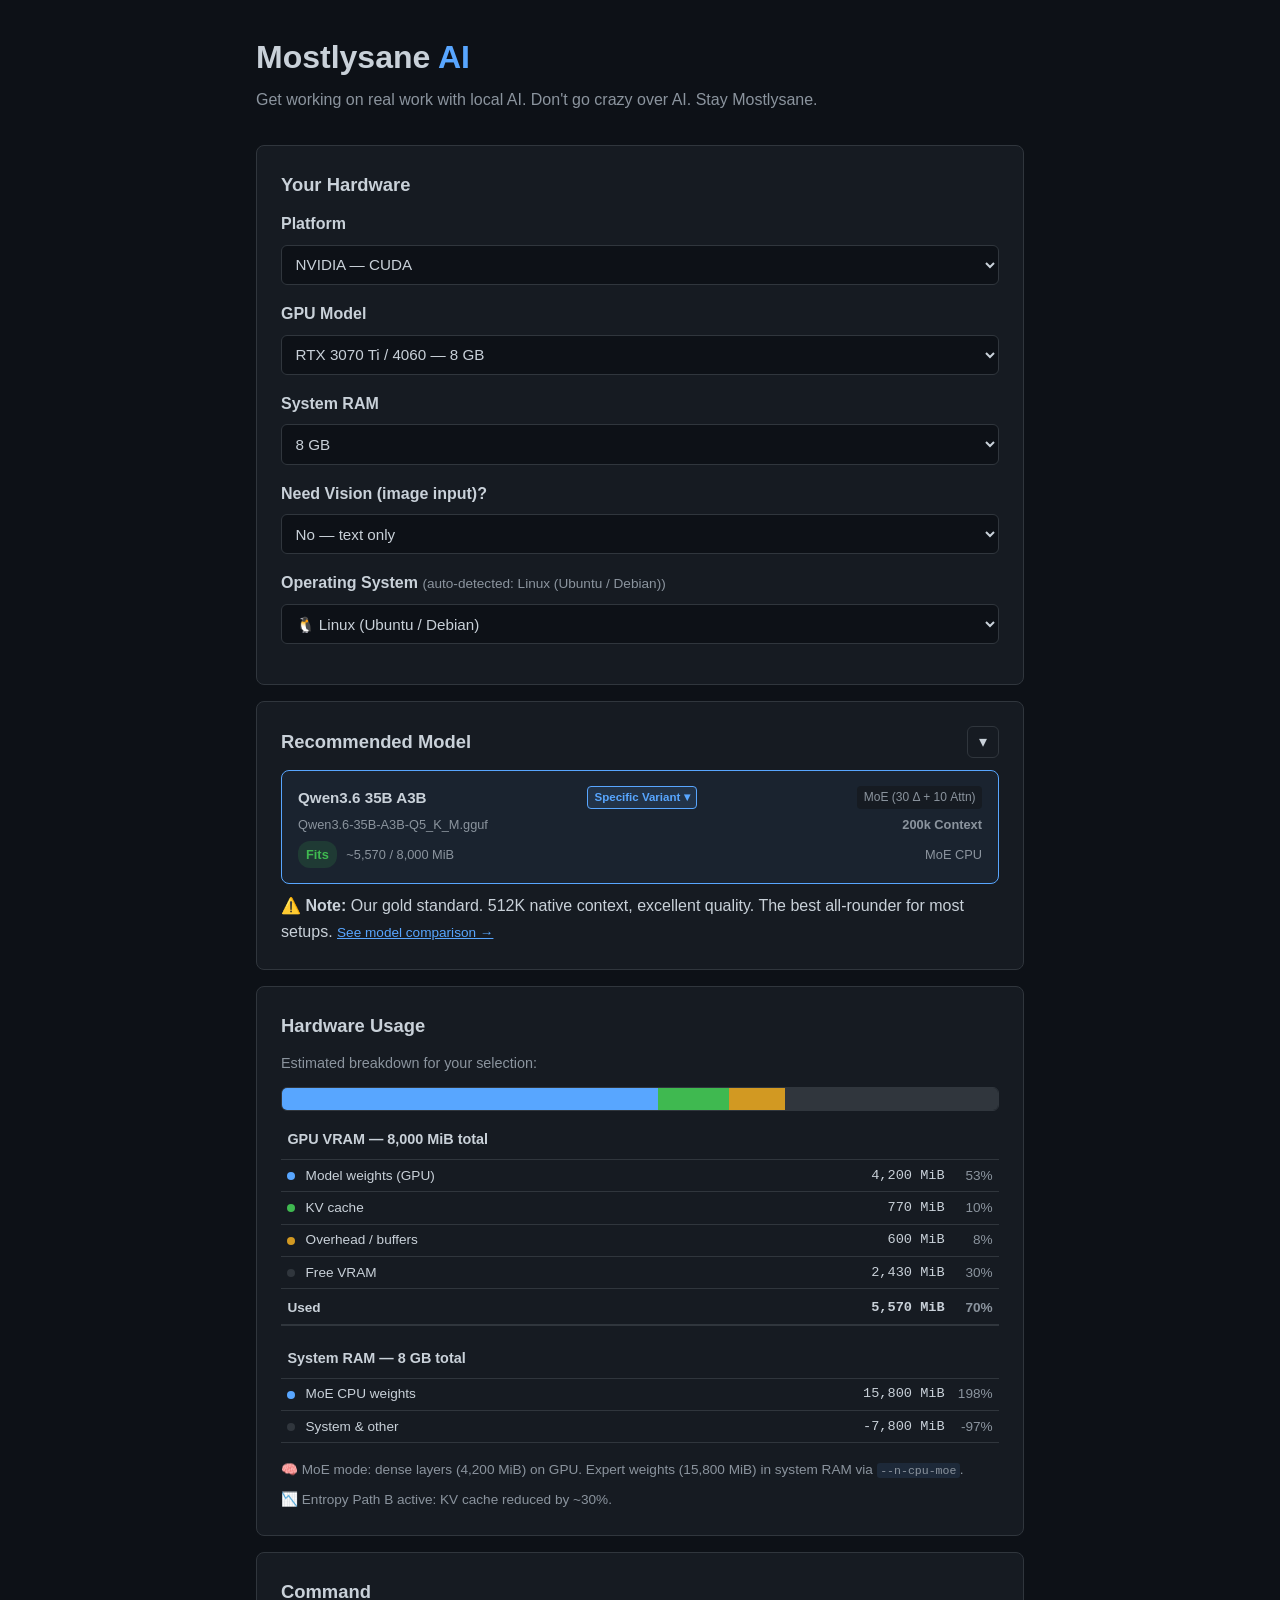
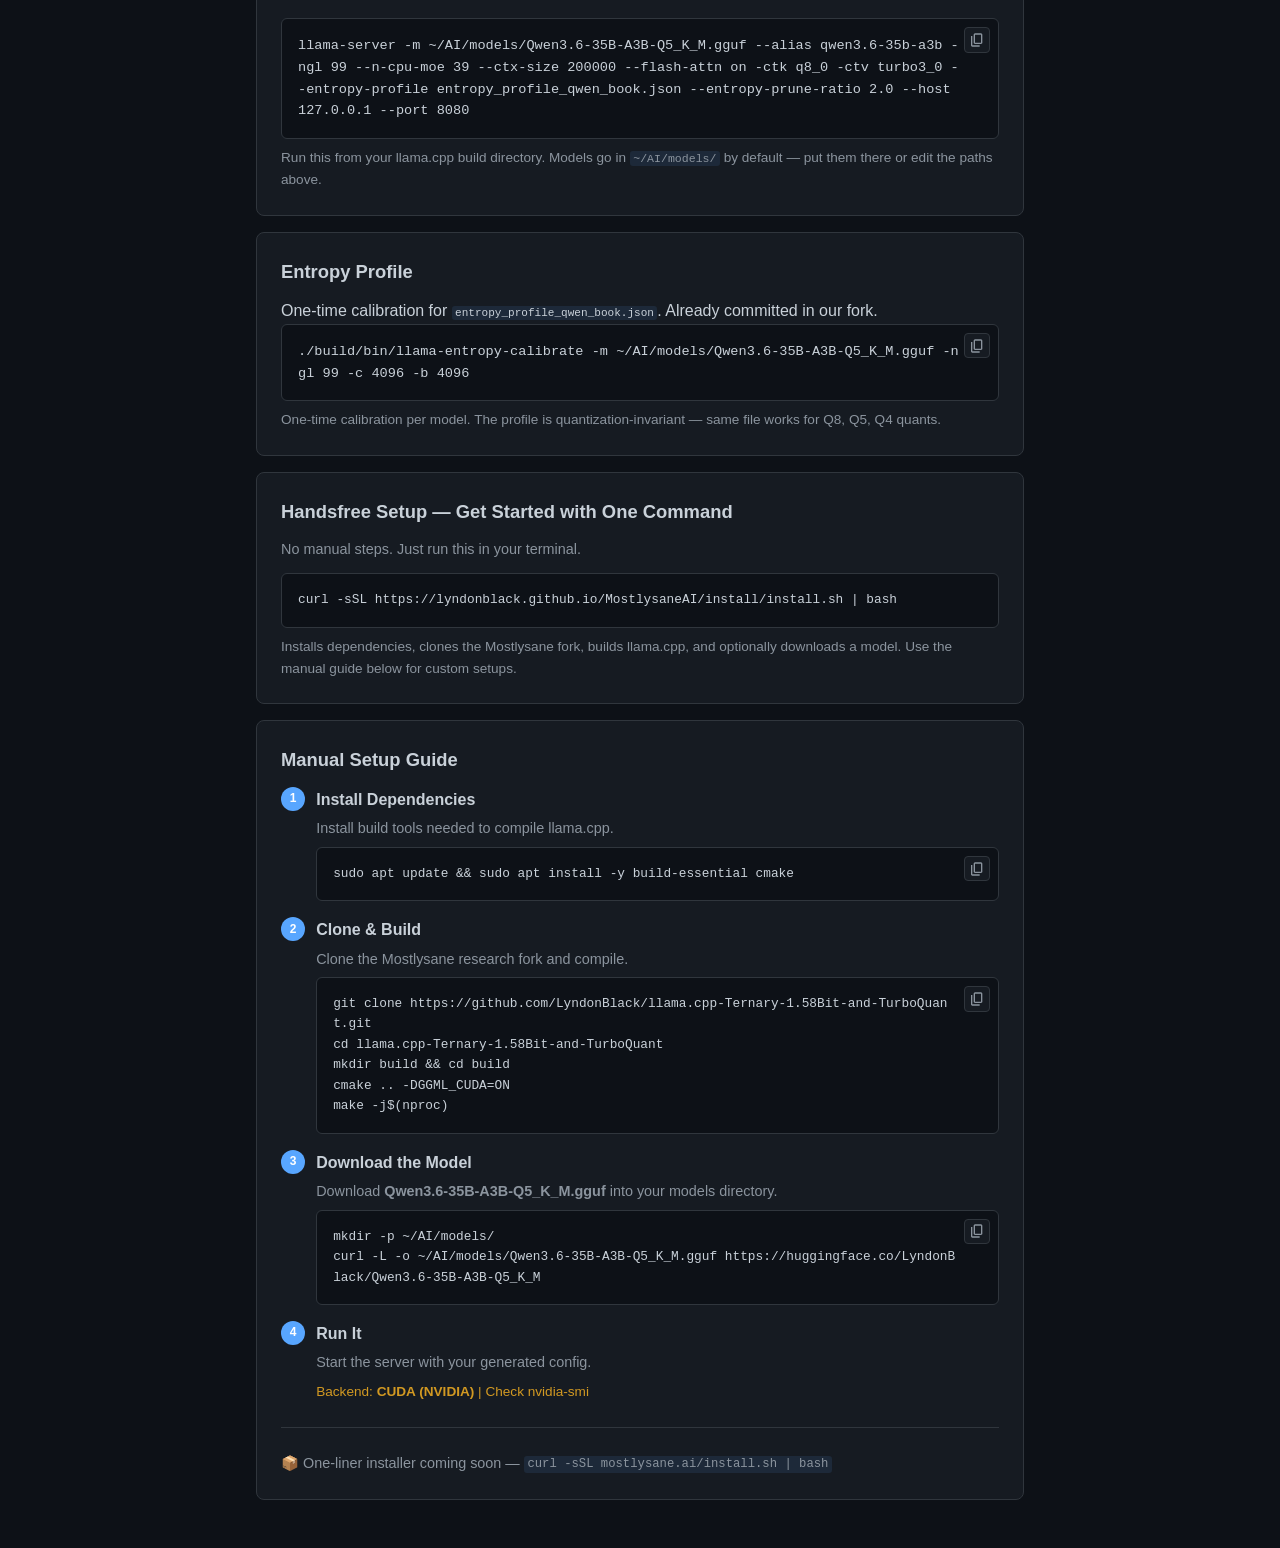
==== index.html @ f466715d "Deploy MostlysaneAI web app" ====
<!DOCTYPE html>
<html lang="en">
<head>
<meta charset="UTF-8">
<meta name="viewport" content="width=device-width, initial-scale=1.0">
<title>Mostlysane — Local AI Config Generator</title>
<link rel="stylesheet" href="style.css">
</head>
<body>
<h1>Mostlysane <span>AI</span></h1>
<p class="subtitle">Get working on real work with local AI. Don't go crazy over AI. Stay Mostlysane.</p>

<div id="loading" class="loading">
  <p>Loading models…</p>
</div>
<div id="error" class="card hidden">
  <p>Failed to load model database. Make sure the page is served from a local server (not <code>file://</code>).</p>
</div>

<div class="card">
  <h2>Your Hardware</h2>

  <label for="platform">Platform <span id="platform-detected" style="font-weight:normal;color:#8b949e;font-size:0.85rem"></span></label>
  <select id="platform" onchange="onPlatformChange()">
    <option value="nvidia">NVIDIA — CUDA</option>
    <option value="apple">Apple — Metal</option>
    <option value="amd">AMD — ROCm</option>
    <option value="intel">Intel Arc — IPEX-LLM</option>
    <option value="apu">Integrated / CPU only</option>
  </select>

  <label for="gpu">GPU Model</label>
  <select id="gpu" onchange="onGpuChange()"></select>

  <label for="ram">System RAM</label>
  <select id="ram" onchange="updateConfig()">
    <option value="8">8 GB</option>
    <option value="16">16 GB</option>
    <option value="32">32 GB</option>
    <option value="48">48 GB</option>
    <option value="64">64 GB</option>
    <option value="128">128 GB+</option>
  </select>

  <label for="vision">Need Vision (image input)?</label>
  <select id="vision" onchange="updateConfig()">
    <option value="0">No — text only</option>
    <option value="1">Yes — I need vision support</option>
  </select>

  <label for="os">Operating System <span id="os-detected" style="font-weight:normal;color:#8b949e;font-size:0.85rem"></span></label>
  <select id="os" onchange="updateConfig()">
    <option value="linux-ubuntu">🐧 Linux (Ubuntu / Debian)</option>
    <option value="linux-fedora">🐧 Linux (Fedora / RHEL)</option>
    <option value="linux-arch">🐧 Linux (Arch)</option>
    <option value="macos">🍎 macOS</option>
    <option value="windows">🪟 Windows</option>
  </select>
</div>

<div id="recommendation" class="hidden">
  <div class="card" id="model-card">
    <div class="card-header">
      <h2>Recommended Model</h2>
      <button class="card-header-btn" id="model-dropdown-btn" onclick="toggleModelPanel()" title="Switch model">
        <span class="chevron" id="model-chevron">▾</span>
      </button>
    </div>
    <div id="model-selector"></div>
    <div id="model-panel" class="selector-panel hidden"></div>
    <div id="notes"></div>
  </div>

  <div id="memory-card" class="card hidden">
    <h2>Hardware Usage</h2>
    <p style="color:#8b949e;font-size:0.9rem;margin-bottom:0.75rem">
      Estimated breakdown for your selection:
    </p>
    <div id="memory-usage"></div>
  </div>

  <div class="card">
    <h2>Command</h2>
    <div class="command-block" id="command"></div>
    <p style="margin-top:0.5rem;color:#8b949e;font-size:0.85rem">
      Run this from your llama.cpp build directory. Models go in <code id="model-path-note">~/AI/models/</code>
      by default — put them there or edit the paths above.
    </p>
  </div>

  <div class="card" id="entropy-card">
    <h2>Entropy Profile</h2>
    <p id="entropy-note"></p>
    <div class="command-block" id="entropy-command"></div>
    <p style="margin-top:0.5rem;color:#8b949e;font-size:0.85rem">
      One-time calibration per model. The profile is quantization-invariant — same file works for Q8, Q5, Q4 quants.
    </p>
  </div>

  <div class="card" id="quickstart-card">
    <h2>Handsfree Setup — Get Started with One Command</h2>
    <p style="color:#8b949e;font-size:0.9rem;margin-bottom:0.75rem">
      No manual steps. Just run this in your terminal.
    </p>
    <div class="command-block small" id="one-liner-cmd" style="margin-bottom:0.5rem"></div>
    <div class="command-block small" id="one-liner-win" style="margin-bottom:0.5rem"></div>
    <p style="color:var(--text-muted);font-size:0.85rem">
      Installs dependencies, clones the Mostlysane fork, builds llama.cpp, and
      optionally downloads a model. Use the manual guide below for custom setups.
    </p>
  </div>

  <div class="card" id="setup-card">
    <h2>Manual Setup Guide</h2>
    <div id="setup-steps"></div>
  </div>
</div>

<!-- Comparison modal -->
<div id="compare-modal" class="modal-overlay hidden" onclick="closeCompare()">
  <div class="modal-box" onclick="event.stopPropagation()">
    <div class="modal-header">
      <h2>Model Quality Comparison</h2>
      <button class="modal-close" onclick="closeCompare()">&times;</button>
    </div>
    <iframe class="modal-frame" src="" id="compare-frame"></iframe>
  </div>
</div>

<script src="app.js"></script>
</body>
</html>
---- style.css ----
:root {
  --bg: #0d1117;
  --card: #161b22;
  --border: #30363d;
  --text: #c9d1d9;
  --text-muted: #8b949e;
  --accent: #58a6ff;
  --green: #3fb950;
  --orange: #d29922;
  --red: #f85149;
}
* { margin: 0; padding: 0; box-sizing: border-box; }
body {
  font-family: -apple-system, BlinkMacSystemFont, 'Segoe UI', Roboto, sans-serif;
  background: var(--bg);
  color: var(--text);
  line-height: 1.6;
  max-width: 800px;
  margin: 0 auto;
  padding: 2rem 1rem;
}
h1 { font-size: 2rem; margin-bottom: 0.25rem; }
h1 span { color: var(--accent); }
h2 { font-size: 1.15rem; margin-bottom: 0.75rem; }
.subtitle { color: var(--text-muted); margin-bottom: 2rem; }
.card {
  background: var(--card);
  border: 1px solid var(--border);
  border-radius: 8px;
  padding: 1.5rem;
  margin-bottom: 1rem;
}
label { display: block; margin-bottom: 0.5rem; font-weight: 600; }
select, input {
  width: 100%;
  padding: 0.6rem;
  background: #0d1117;
  border: 1px solid var(--border);
  border-radius: 6px;
  color: var(--text);
  font-size: 0.95rem;
  margin-bottom: 1rem;
}
select:focus, input:focus { outline: none; border-color: var(--accent); }
.badge {
  display: inline-block;
  padding: 0.2rem 0.5rem;
  border-radius: 12px;
  font-size: 0.8rem;
  font-weight: 600;
}
.badge-green { background: rgba(63, 185, 80, 0.15); color: var(--green); }
.badge-orange { background: rgba(210, 153, 34, 0.15); color: var(--orange); }
.badge-red { background: rgba(248, 81, 73, 0.15); color: var(--red); }
.command-block {
  background: #0d1117;
  border: 1px solid var(--border);
  border-radius: 6px;
  padding: 1rem 2.4rem 1rem 1rem;
  font-family: 'Cascadia Code', 'Fira Code', 'JetBrains Mono', monospace;
  font-size: 0.85rem;
  white-space: pre-wrap;
  word-break: break-all;
  overflow-x: auto;
  position: relative;
}
.command-block.small { font-size: 0.8rem; }
.copy-btn {
  position: absolute;
  top: 0.5rem;
  right: 0.5rem;
  background: var(--card);
  border: 1px solid var(--border);
  color: var(--text-muted);
  width: 1.6rem;
  height: 1.6rem;
  padding: 0;
  border-radius: 4px;
  cursor: pointer;
  display: flex;
  align-items: center;
  justify-content: center;
  transition: background 0.15s, color 0.15s;
  z-index: 1;
}
.copy-btn:hover {
  background: var(--border);
  color: var(--text);
}
.copy-btn svg {
  width: 1rem;
  height: 1rem;
  fill: currentColor;
}
.stat-grid {
  display: grid;
  grid-template-columns: repeat(auto-fit, minmax(140px, 1fr));
  gap: 1rem;
  margin: 1rem 0;
}
.stat { text-align: center; }
.stat-value { font-size: 1.5rem; font-weight: 700; }
.stat-label { font-size: 0.8rem; color: var(--text-muted); }
.hidden { display: none; }
hr { border: none; border-top: 1px solid var(--border); margin: 1.5rem 0; }
a { color: var(--accent); }
code {
  background: rgba(88, 166, 255, 0.1);
  padding: 0.1em 0.3em;
  border-radius: 3px;
  font-size: 0.85em;
}
.loading {
  text-align: center;
  padding: 3rem 0;
  color: var(--text-muted);
}

/* Step list for setup guide */
.steps { counter-reset: step; margin: 0; padding: 0; }
.step {
  list-style: none;
  margin-bottom: 1rem;
  padding-left: 2.2rem;
  position: relative;
}
.step::before {
  counter-increment: step;
  content: counter(step);
  position: absolute;
  left: 0;
  top: 0;
  width: 1.5rem;
  height: 1.5rem;
  border-radius: 50%;
  background: var(--accent);
  color: #fff;
  font-size: 0.75rem;
  font-weight: 700;
  display: flex;
  align-items: center;
  justify-content: center;
}
.step-title {
  font-weight: 600;
  margin-bottom: 0.3rem;
}
.step-desc {
  font-size: 0.9rem;
  color: var(--text-muted);
  margin-bottom: 0.4rem;
}
.step .command-block {
  margin-top: 0.3rem;
}
.step-note {
  font-size: 0.85rem;
  color: var(--orange);
  margin-top: 0.3rem;
}

/* ── Model selector cards ── */
.model-option {
  background: #0d1117;
  border: 1px solid var(--border);
  border-radius: 8px;
  padding: 0.9rem 1rem;
  margin-bottom: 0.6rem;
  cursor: pointer;
  transition: border-color 0.15s, background 0.15s;
}
.model-option:hover {
  background: #111820;
}
.model-option.selected {
  border-color: var(--accent);
  background: rgba(88, 166, 255, 0.06);
}
.model-option-header {
  display: flex;
  justify-content: space-between;
  align-items: center;
  margin-bottom: 0.3rem;
}
.model-option-name {
  font-weight: 700;
  font-size: 0.95rem;
}
.model-option-arch {
  font-size: 0.75rem;
  color: var(--text-muted);
  background: var(--card);
  padding: 0.1rem 0.4rem;
  border-radius: 4px;
  white-space: nowrap;
}
.model-option-details {
  display: flex;
  gap: 0.8rem;
  font-size: 0.8rem;
  color: var(--text-muted);
  margin-bottom: 0.4rem;
  flex-wrap: wrap;
  justify-content: space-between;
}
.model-option-stat {
  white-space: nowrap;
}
.model-option-file {
  overflow: hidden;
  text-overflow: ellipsis;
  white-space: nowrap;
  min-width: 0;
}
.model-option-quant {
  white-space: nowrap;
  background: rgba(88, 166, 255, 0.12);
  border: 1px solid var(--accent);
  border-radius: 4px;
  padding: 0.1rem 0.4rem;
  font-size: 0.72rem;
  cursor: pointer;
  transition: background 0.15s;
  flex-shrink: 0;
  font-weight: 600;
  color: var(--accent);
  margin: 0 0.3rem;
}
.model-option-quant:hover {
  background: rgba(88, 166, 255, 0.25);
}
.model-option-quant-static {
  white-space: nowrap;
  background: rgba(88, 166, 255, 0.08);
  border-radius: 4px;
  padding: 0.1rem 0.4rem;
  font-size: 0.72rem;
  flex-shrink: 0;
  font-weight: 600;
  color: var(--accent);
  margin: 0 0.3rem;
}

/* ── Quant variant dropdown ── */
.quant-menu {
  z-index: 100;
  background: var(--card);
  border: 1px solid var(--accent);
  border-radius: 6px;
  padding: 0.3rem;
  box-shadow: 0 8px 24px rgba(0,0,0,0.5);
  width: max-content;
  min-width: 180px;
}
.quant-menu-item {
  display: flex;
  align-items: center;
  gap: 0.5rem;
  padding: 0.4rem 0.5rem;
  border-radius: 4px;
  cursor: pointer;
  font-size: 0.8rem;
  transition: background 0.1s;
}
.quant-menu-item:hover {
  background: rgba(88, 166, 255, 0.1);
}
.quant-menu-item.current {
  background: rgba(88, 166, 255, 0.15);
}
.quant-menu-item.no-fit {
  opacity: 0.5;
}
.quant-menu-quant {
  font-weight: 700;
  min-width: 3.5rem;
}
.quant-menu-file {
  color: var(--text-muted);
  flex: 1;
}

.model-option-ctx {
  margin-left: auto;
  font-weight: 600;
  flex-shrink: 0;
}
.model-option-footer {
  display: flex;
  align-items: center;
  gap: 0.6rem;
  font-size: 0.8rem;
}
.model-option-vram {
  color: var(--text-muted);
}
.model-option-speed {
  color: var(--text-muted);
  margin-left: auto;
}

/* ── Memory bar ── */
.mem-bar {
  display: flex;
  height: 1.5rem;
  border-radius: 6px;
  overflow: hidden;
  margin-bottom: 0.75rem;
  border: 1px solid var(--border);
}
.mem-bar-seg {
  transition: flex 0.2s;
}

/* ── Memory table ── */
.mem-table {
  width: 100%;
  border-collapse: collapse;
  font-size: 0.85rem;
  margin-bottom: 1rem;
}
.mem-table td {
  padding: 0.3rem 0.4rem;
  border-bottom: 1px solid var(--border);
}
.mem-table-title {
  font-weight: 700;
  font-size: 0.9rem;
  padding-bottom: 0.5rem !important;
  color: var(--text);
}
.mem-dot {
  display: inline-block;
  width: 8px;
  height: 8px;
  border-radius: 50%;
  margin-right: 0.4rem;
  vertical-align: middle;
}
.mem-num {
  text-align: right;
  font-family: 'Cascadia Code', 'Fira Code', monospace;
  white-space: nowrap;
}
.mem-pct {
  text-align: right;
  color: var(--text-muted);
  width: 3rem;
}
.mem-total td {
  font-weight: 700;
  border-bottom: 2px solid var(--border);
  padding-top: 0.5rem;
}
.mem-note {
  font-size: 0.85rem;
  color: var(--text-muted);
  margin-top: 0.5rem;
}

/* ── Card header with dropdown button ── */
.card-header {
  display: flex;
  justify-content: space-between;
  align-items: center;
  margin-bottom: 0.75rem;
}
.card-header h2 {
  margin-bottom: 0;
}
.card-header-btn {
  background: none;
  border: 1px solid var(--border);
  color: var(--text);
  width: 2rem;
  height: 2rem;
  border-radius: 6px;
  cursor: pointer;
  display: flex;
  align-items: center;
  justify-content: center;
  font-size: 1rem;
  transition: background 0.15s;
  flex-shrink: 0;
}
.card-header-btn:hover {
  background: var(--border);
}
.chevron {
  display: inline-block;
  transition: transform 0.2s;
  line-height: 1;
}
.chevron.open {
  transform: rotate(180deg);
}

/* ── Model selector panel (dropdown overlay) ── */
.selector-panel {
  position: relative;
  z-index: 10;
  margin-top: 0.5rem;
  max-height: 320px;
  overflow-y: auto;
  scrollbar-width: thin;
  scrollbar-color: var(--border) transparent;
}
.selector-panel::-webkit-scrollbar {
  width: 6px;
}
.selector-panel::-webkit-scrollbar-thumb {
  background: var(--border);
  border-radius: 3px;
}

/* ── Responsive tweaks ── */
/* ── Comparison modal ── */
.modal-overlay {
  position: fixed;
  top: 0; left: 0; right: 0; bottom: 0;
  background: rgba(0,0,0,0.7);
  z-index: 1000;
  display: none;
  align-items: center;
  justify-content: center;
  padding: 1rem;
}
.modal-overlay.open {
  display: flex;
}
.modal-box {
  background: var(--bg);
  border: 1px solid var(--border);
  border-radius: 12px;
  width: 100%;
  max-width: 680px;
  max-height: 90vh;
  display: flex;
  flex-direction: column;
  overflow: hidden;
}
.modal-header {
  display: flex;
  justify-content: space-between;
  align-items: center;
  padding: 1rem 1.25rem;
  border-bottom: 1px solid var(--border);
  flex-shrink: 0;
}
.modal-header h2 {
  margin: 0;
  font-size: 1.1rem;
}
.modal-close {
  background: none;
  border: none;
  color: var(--text-muted);
  font-size: 1.5rem;
  cursor: pointer;
  line-height: 1;
  padding: 0.2rem;
}
.modal-close:hover { color: var(--text); }
.modal-frame {
  width: 100%;
  flex: 1;
  border: none;
  min-height: 60vh;
}

@media (max-width: 600px) {
  .modal-overlay { padding: 0; }
  .modal-box {
    max-width: 100%;
    max-height: 100vh;
    border-radius: 0;
  }
  .modal-frame { min-height: 85vh; }
}

/* ── Mobile: < 600px ── */
@media (max-width: 600px) {
  body {
    padding: 1rem 0.6rem;
  }
  h1 { font-size: 1.5rem; }
  .card {
    padding: 1rem 0.8rem;
  }
  .model-option-header {
    flex-wrap: wrap;
    gap: 0.3rem;
  }
  .model-option-name {
    width: 100%;
  }
  .model-option-arch {
    display: none;
  }
  .model-option-quant,
  .model-option-quant-static {
    margin: 0 0 0 0;
  }

  .model-option-details {
    flex-direction: column;
    gap: 0.15rem;
    justify-content: flex-start;
  }
  .model-option-ctx {
    margin-left: 0;
    text-align: center;
    width: 100%;
  }
  .model-option-file {
    width: 100%;
  }

  .model-option-footer {
    flex-wrap: wrap;
  }
  .model-option-speed {
    margin-left: 0;
  }

  .model-option-vram {
    font-size: 0.75rem;
  }
}
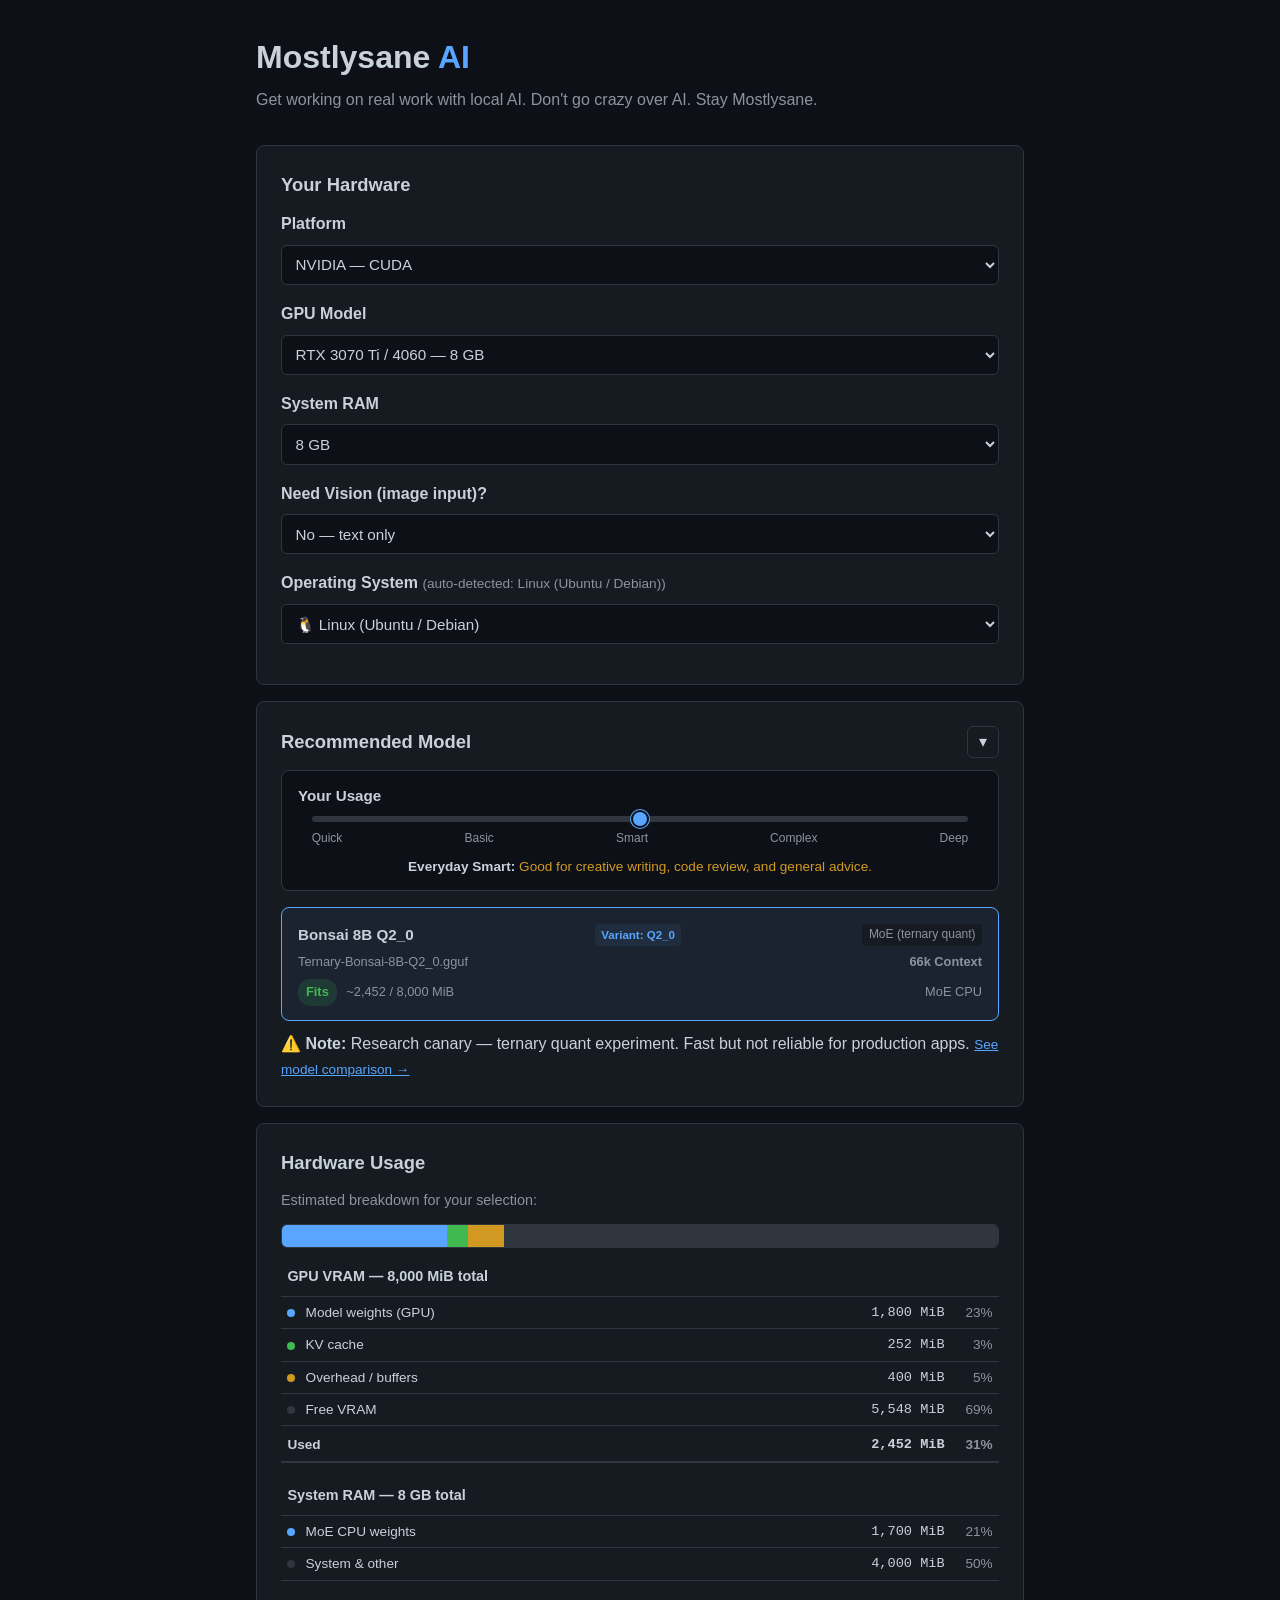
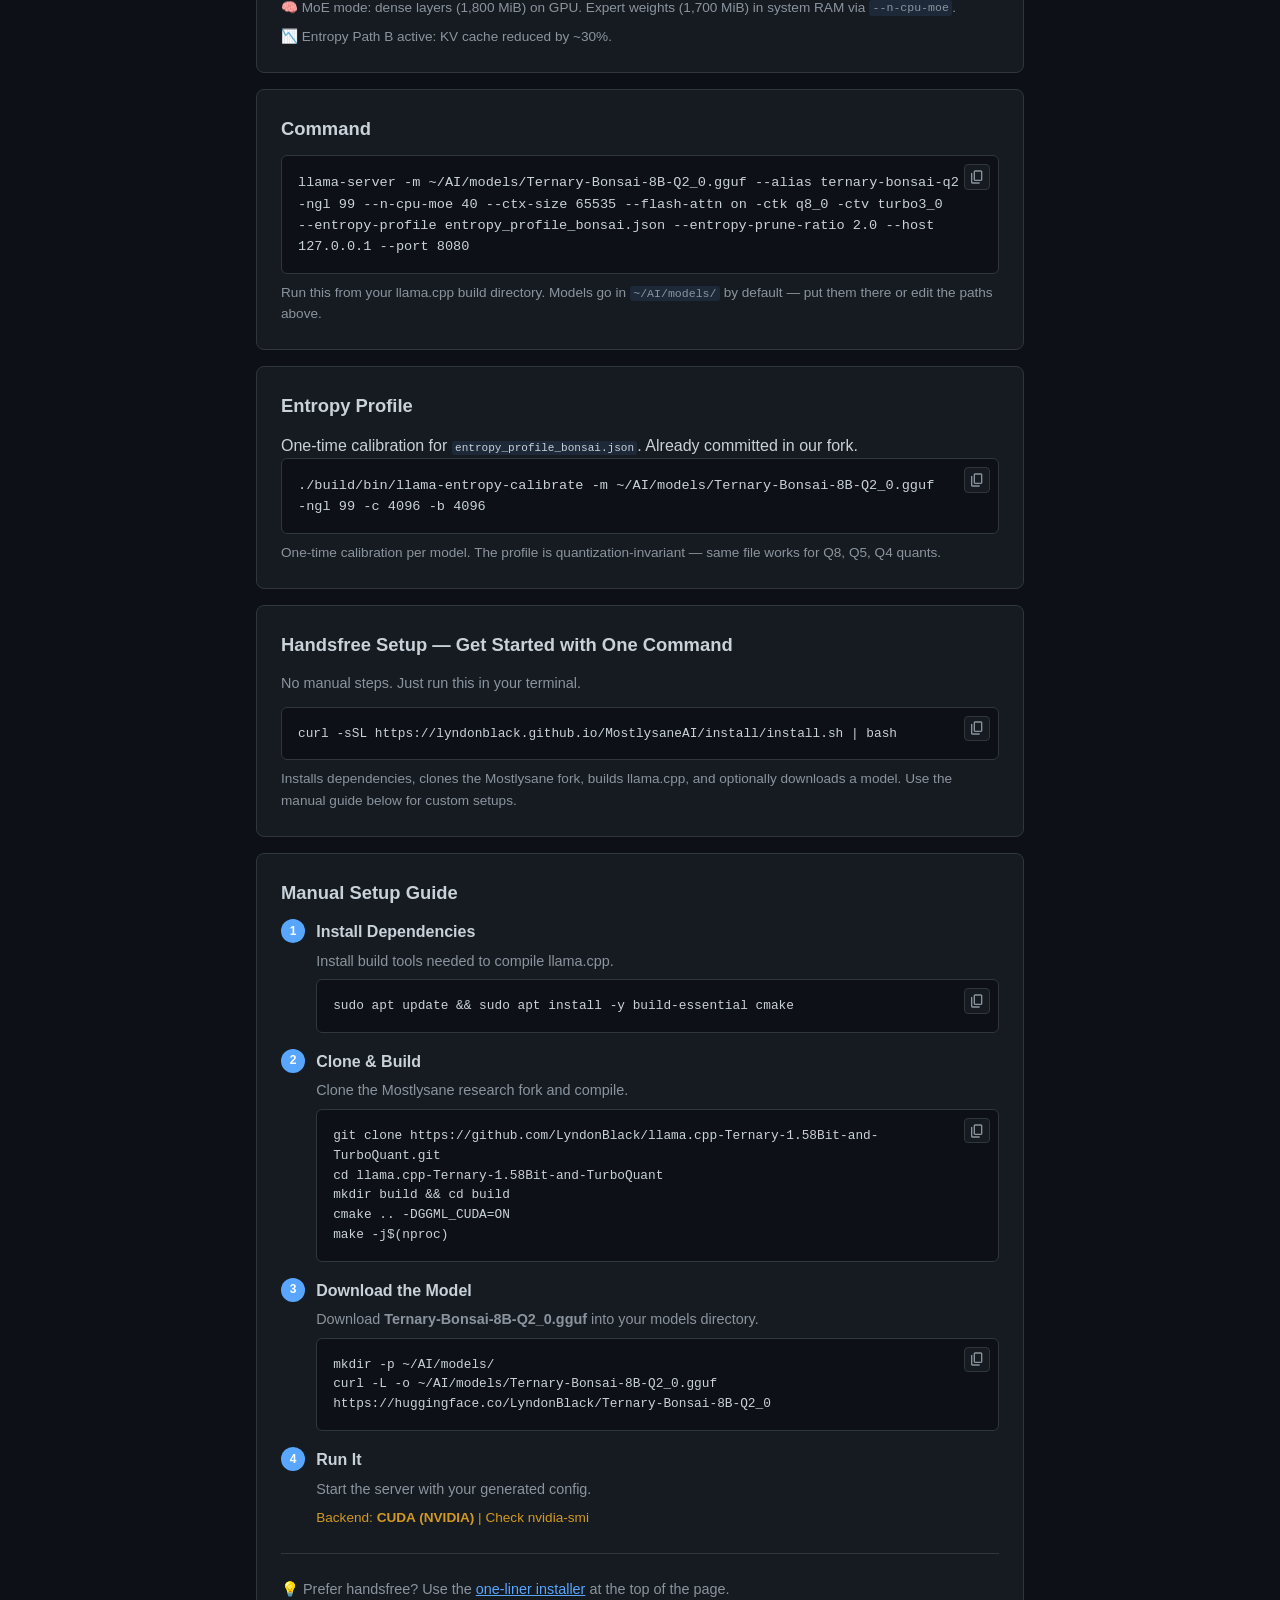
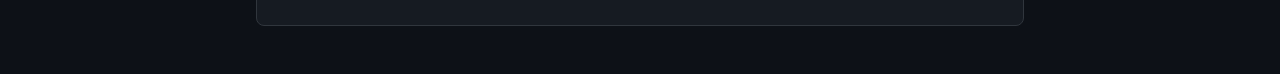
==== commit f7f57954: "Deploy: usage tier slider, command wrapping, label alignment, fix stale text" ====
--- a/index.html
+++ b/index.html
@@ -66,6 +66,18 @@
         <span class="chevron" id="model-chevron">▾</span>
       </button>
     </div>
+    <div class="usage-tier-section">
+      <label for="usage-tier">Your Usage</label>
+      <input type="range" id="usage-tier" min="1" max="5" value="3" oninput="onUsageTierChange()" step="1">
+      <div class="usage-tier-labels">
+        <span>Quick</span>
+        <span>Basic</span>
+        <span> Smart</span>
+        <span>Complex</span>
+        <span>Deep</span>
+      </div>
+      <p id="usage-tier-desc" class="usage-tier-desc">Good for creative writing, code review, and general advice.</p>
+    </div>
     <div id="model-selector"></div>
     <div id="model-panel" class="selector-panel hidden"></div>
     <div id="notes"></div>
--- a/style.css
+++ b/style.css
@@ -42,6 +42,76 @@
   margin-bottom: 1rem;
 }
 select:focus, input:focus { outline: none; border-color: var(--accent); }
+
+/* ── Usage tier slider ── */
+.usage-tier-section {
+  margin-bottom: 1rem;
+  padding: 0.8rem 1rem;
+  background: #0d1117;
+  border: 1px solid var(--border);
+  border-radius: 8px;
+}
+.usage-tier-section label {
+  margin-bottom: 0.5rem;
+  display: block;
+  font-weight: 700;
+  font-size: 0.95rem;
+}
+.usage-tier-section input[type="range"] {
+  -webkit-appearance: none;
+  appearance: none;
+  width: 96%;
+  height: 6px;
+  background: var(--border);
+  border-radius: 3px;
+  outline: none;
+  margin: 0.3rem auto 0.4rem;
+  padding: 0;
+  border: none;
+  display: block;
+}
+.usage-tier-section input[type="range"]::-webkit-slider-thumb {
+  -webkit-appearance: none;
+  appearance: none;
+  width: 18px;
+  height: 18px;
+  border-radius: 50%;
+  background: var(--accent);
+  cursor: pointer;
+  border: 2px solid var(--bg);
+  box-shadow: 0 0 0 1px var(--accent);
+}
+.usage-tier-section input[type="range"]::-moz-range-thumb {
+  width: 18px;
+  height: 18px;
+  border-radius: 50%;
+  background: var(--accent);
+  cursor: pointer;
+  border: 2px solid var(--bg);
+  box-shadow: 0 0 0 1px var(--accent);
+}
+.usage-tier-labels {
+  display: flex;
+  justify-content: space-between;
+  width: 96%;
+  margin: 0 auto 0.5rem;
+  font-size: 0.75rem;
+  color: var(--text-muted);
+}
+.usage-tier-labels span {
+  text-align: center;
+  flex: 0 0 auto;
+}
+.usage-tier-desc {
+  font-size: 0.85rem;
+  color: var(--orange);
+  margin-top: 0.4rem;
+  text-align: center;
+  min-height: 1.5em;
+}
+.usage-tier-desc strong {
+  color: var(--text);
+}
 .badge {
   display: inline-block;
   padding: 0.2rem 0.5rem;
@@ -59,10 +129,16 @@
   padding: 1rem 2.4rem 1rem 1rem;
   font-family: 'Cascadia Code', 'Fira Code', 'JetBrains Mono', monospace;
   font-size: 0.85rem;
+  line-height: 1.55;
   white-space: pre-wrap;
-  word-break: break-all;
+  overflow-wrap: break-word;
+  word-break: normal;
   overflow-x: auto;
   position: relative;
+}
+.command-block .tok {
+  white-space: nowrap;
+  display: inline;
 }
 .command-block.small { font-size: 0.8rem; }
 .copy-btn {
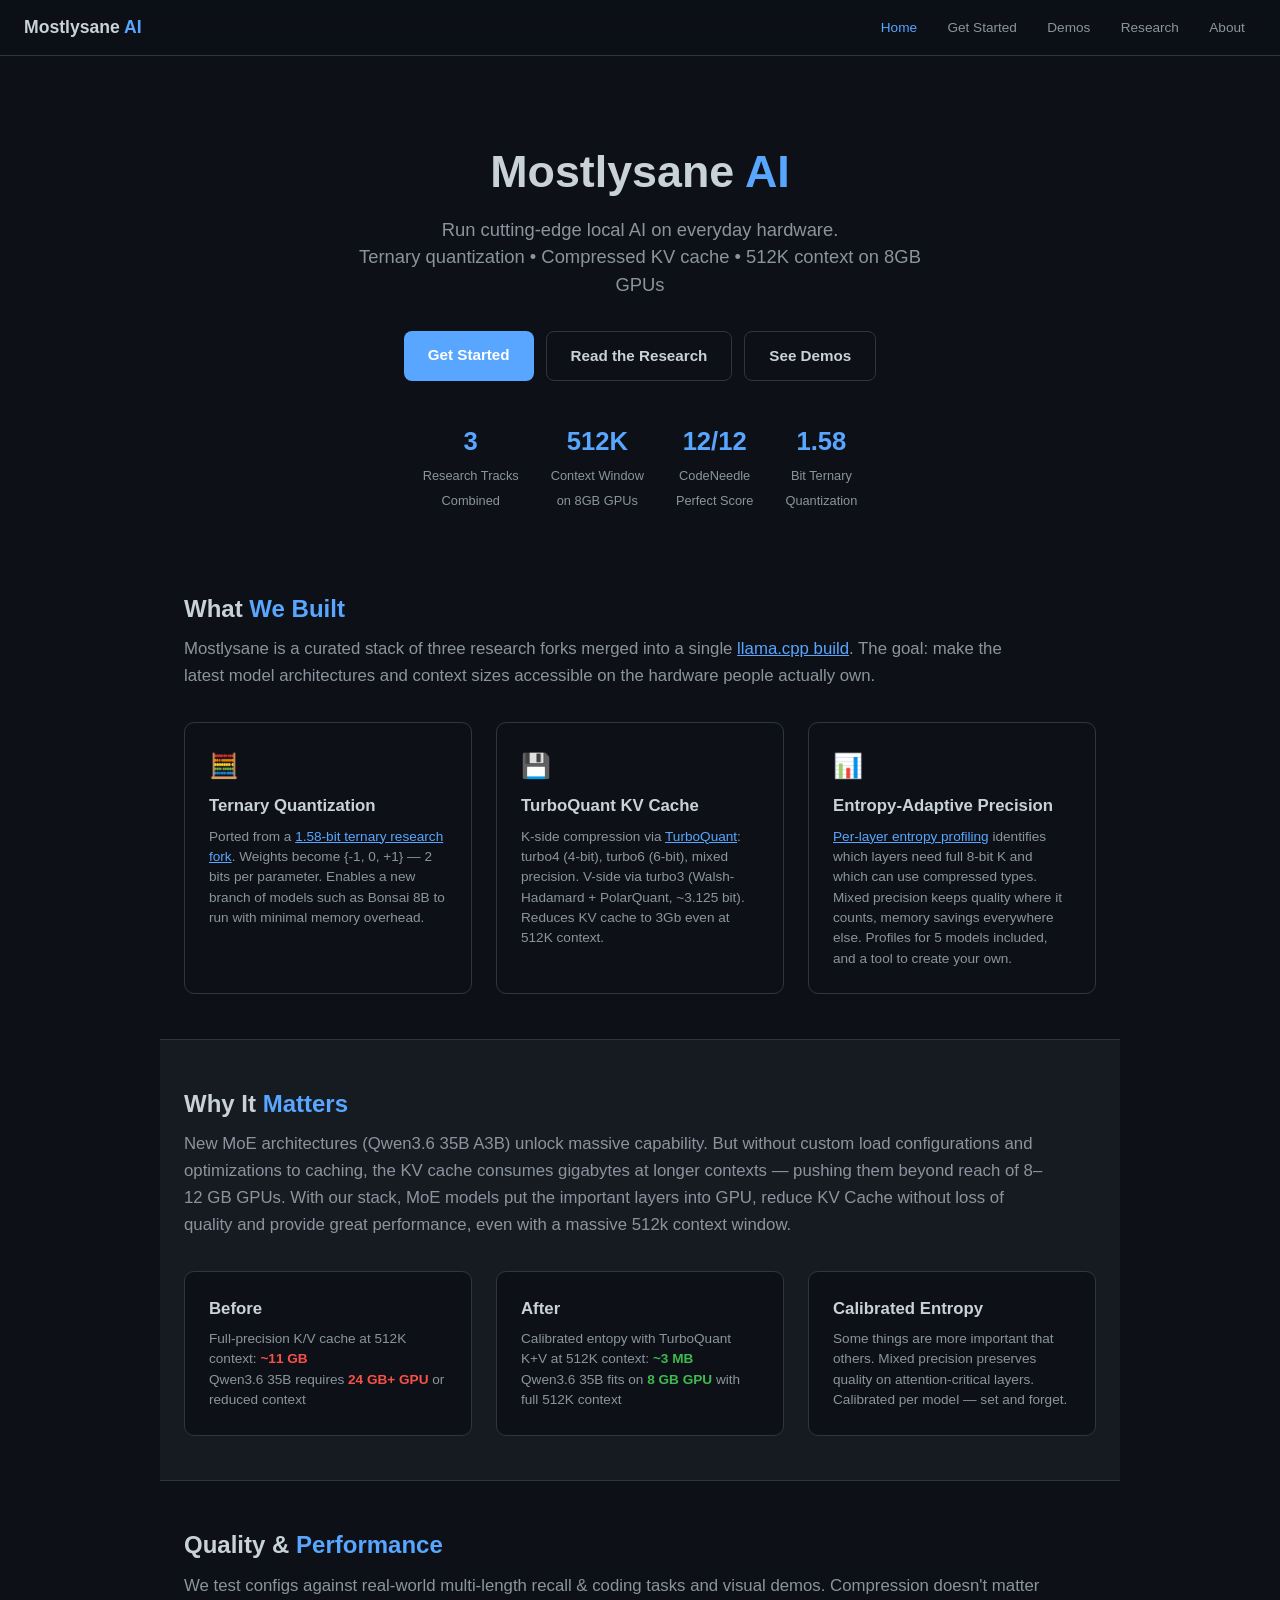
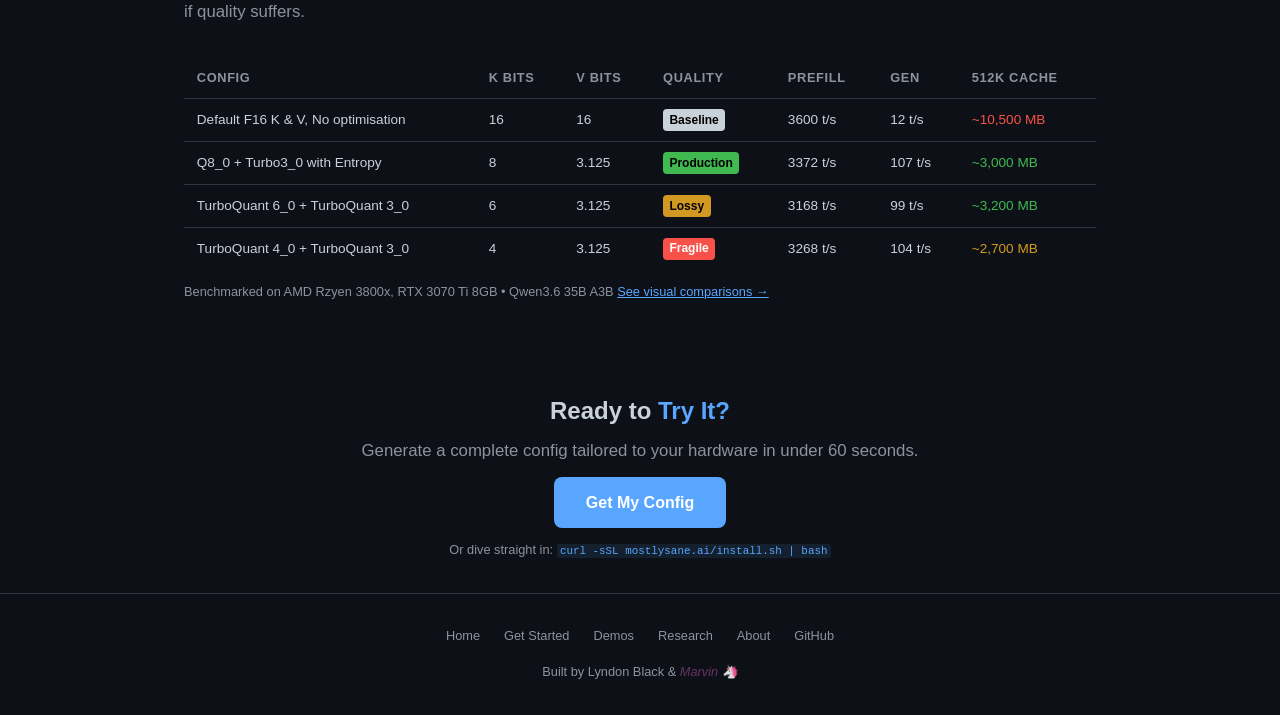
==== commit 8990d602: "Deploy: front page polish" ====
--- a/index.html
+++ b/index.html
@@ -3,142 +3,274 @@
 <head>
 <meta charset="UTF-8">
 <meta name="viewport" content="width=device-width, initial-scale=1.0">
-<title>Mostlysane — Local AI Config Generator</title>
+<title>Mostlysane AI — Local AI That Actually Works</title>
 <link rel="stylesheet" href="style.css">
+<style>
+/* ── Landing page overrides ── */
+body {
+  max-width: 100%;
+  margin: 0;
+  padding: 0;
+  padding-top: 56px;
+}
+
+/* ── Nav ── */
+nav {
+  position: fixed; top: 0; left: 0; right: 0; z-index: 100;
+  background: rgba(13,17,23,0.92); backdrop-filter: blur(8px);
+  border-bottom: 1px solid var(--border);
+  display: flex; align-items: center; justify-content: space-between;
+  padding: 0 1.5rem; height: 56px;
+}
+nav .logo { font-size: 1.1rem; font-weight: 700; color: var(--text); text-decoration: none; }
+nav .logo span { color: var(--accent); }
+nav .links { display: flex; gap: 0.5rem; }
+nav .links a {
+  color: var(--text-muted); text-decoration: none; font-size: 0.85rem;
+  padding: 0.4rem 0.7rem; border-radius: 6px; transition: 0.15s;
+}
+nav .links a:hover { color: var(--text); background: var(--card); }
+nav .links a.active { color: var(--accent); }
+
+/* ── Sections ── */
+.section {
+  max-width: 960px; margin: 0 auto; padding: 2.8rem 1.5rem;
+}
+.section.dark { background: var(--card); border-top: 1px solid var(--border); border-bottom: 1px solid var(--border); }
+.section h2 { font-size: 1.5rem; margin-bottom: 0.5rem; }
+.section h2 span { color: var(--accent); }
+.section .lead { color: var(--text-muted); font-size: 1.05rem; margin-bottom: 2rem; max-width: 860px; }
+
+/* ── Hero ── */
+.hero {
+  text-align: center; padding: 5rem 1.5rem 2rem;
+}
+.hero h1 { font-size: 2.8rem; margin-bottom: 0.5rem; }
+.hero h1 span { color: var(--accent); }
+.hero .tagline {
+  font-size: 1.15rem; color: var(--text-muted); max-width: 600px; margin: 0 auto 2rem; line-height: 1.5;
+}
+.hero .cta-buttons { display: flex; gap: 0.75rem; justify-content: center; flex-wrap: wrap; }
+.hero .cta {
+  display: inline-block; padding: 0.75rem 1.5rem; border-radius: 8px;
+  font-size: 0.95rem; font-weight: 600; text-decoration: none; transition: 0.15s;
+}
+.hero .cta.primary { background: var(--accent); color: #fff; }
+.hero .cta.primary:hover { background: #4a96ef; }
+.hero .cta.secondary { border: 1px solid var(--border); color: var(--text); }
+.hero .cta.secondary:hover { border-color: var(--text-muted); background: var(--card); }
+
+/* ── Badge row ── */
+.badges { display: flex; justify-content: center; gap: 2rem; flex-wrap: wrap; margin-top: 2.5rem; }
+.badge-item { text-align: center; }
+.badge-item .num { font-size: 1.6rem; font-weight: 700; color: var(--accent); display: block; }
+.badge-item .label { font-size: 0.8rem; color: var(--text-muted); }
+
+/* ── Feature cards ── */
+.feature-grid { display: grid; grid-template-columns: repeat(auto-fit, minmax(280px, 1fr)); gap: 1.5rem; margin-top: 1rem; }
+.feature-card {
+  background: var(--bg); border: 1px solid var(--border); border-radius: 10px; padding: 1.5rem;
+}
+.feature-card .icon { font-size: 1.5rem; margin-bottom: 0.5rem; }
+.feature-card h3 { font-size: 1.05rem; margin-bottom: 0.4rem; }
+.feature-card p { font-size: 0.85rem; color: var(--text-muted); line-height: 1.5; }
+.feature-card a { color: var(--accent); }
+
+/* ── Results table ── */
+.result-table { width: 100%; border-collapse: collapse; font-size: 0.85rem; margin-top: 1rem; }
+.result-table th, .result-table td {
+  text-align: left; padding: 0.6rem 0.8rem; border-bottom: 1px solid var(--border);
+}
+.result-table th { color: var(--text-muted); font-weight: 600; font-size: 0.8rem; text-transform: uppercase; letter-spacing: 0.05em; }
+.result-table td { color: var(--text); }
+.result-table tr:last-child td { border-bottom: none; }
+.result-table .badge { display: inline-block; padding: 0.1rem 0.4rem; border-radius: 4px; font-size: 0.75rem; font-weight: 600; }
+
+/* ── CTA ── */
+.cta-section { text-align: center; }
+
+/* ── Footer ── */
+footer {
+  border-top: 1px solid var(--border); padding: 2rem 1.5rem; font-size: 0.8rem; color: var(--text-muted);
+  text-align: center;
+}
+footer .links { display: flex; justify-content: center; gap: 1.5rem; margin-bottom: 1rem; flex-wrap: wrap; }
+footer .links a { color: var(--text-muted); text-decoration: none; }
+footer .links a:hover { color: var(--text); }
+footer .marvin { color: #636; font-style: italic; }
+
+/* ── Responsive ── */
+@media (max-width: 640px) {
+  .hero h1 { font-size: 2rem; }
+  nav .links a { font-size: 0.78rem; padding: 0.3rem 0.5rem; }
+  .feature-grid { grid-template-columns: 1fr; }
+}
+</style>
 </head>
 <body>
-<h1>Mostlysane <span>AI</span></h1>
-<p class="subtitle">Get working on real work with local AI. Don't go crazy over AI. Stay Mostlysane.</p>
-
-<div id="loading" class="loading">
-  <p>Loading models…</p>
-</div>
-<div id="error" class="card hidden">
-  <p>Failed to load model database. Make sure the page is served from a local server (not <code>file://</code>).</p>
-</div>
-
-<div class="card">
-  <h2>Your Hardware</h2>
-
-  <label for="platform">Platform <span id="platform-detected" style="font-weight:normal;color:#8b949e;font-size:0.85rem"></span></label>
-  <select id="platform" onchange="onPlatformChange()">
-    <option value="nvidia">NVIDIA — CUDA</option>
-    <option value="apple">Apple — Metal</option>
-    <option value="amd">AMD — ROCm</option>
-    <option value="intel">Intel Arc — IPEX-LLM</option>
-    <option value="apu">Integrated / CPU only</option>
-  </select>
-
-  <label for="gpu">GPU Model</label>
-  <select id="gpu" onchange="onGpuChange()"></select>
-
-  <label for="ram">System RAM</label>
-  <select id="ram" onchange="updateConfig()">
-    <option value="8">8 GB</option>
-    <option value="16">16 GB</option>
-    <option value="32">32 GB</option>
-    <option value="48">48 GB</option>
-    <option value="64">64 GB</option>
-    <option value="128">128 GB+</option>
-  </select>
-
-  <label for="vision">Need Vision (image input)?</label>
-  <select id="vision" onchange="updateConfig()">
-    <option value="0">No — text only</option>
-    <option value="1">Yes — I need vision support</option>
-  </select>
-
-  <label for="os">Operating System <span id="os-detected" style="font-weight:normal;color:#8b949e;font-size:0.85rem"></span></label>
-  <select id="os" onchange="updateConfig()">
-    <option value="linux-ubuntu">🐧 Linux (Ubuntu / Debian)</option>
-    <option value="linux-fedora">🐧 Linux (Fedora / RHEL)</option>
-    <option value="linux-arch">🐧 Linux (Arch)</option>
-    <option value="macos">🍎 macOS</option>
-    <option value="windows">🪟 Windows</option>
-  </select>
-</div>
-
-<div id="recommendation" class="hidden">
-  <div class="card" id="model-card">
-    <div class="card-header">
-      <h2>Recommended Model</h2>
-      <button class="card-header-btn" id="model-dropdown-btn" onclick="toggleModelPanel()" title="Switch model">
-        <span class="chevron" id="model-chevron">▾</span>
-      </button>
-    </div>
-    <div class="usage-tier-section">
-      <label for="usage-tier">Your Usage</label>
-      <input type="range" id="usage-tier" min="1" max="5" value="3" oninput="onUsageTierChange()" step="1">
-      <div class="usage-tier-labels">
-        <span>Quick</span>
-        <span>Basic</span>
-        <span> Smart</span>
-        <span>Complex</span>
-        <span>Deep</span>
-      </div>
-      <p id="usage-tier-desc" class="usage-tier-desc">Good for creative writing, code review, and general advice.</p>
-    </div>
-    <div id="model-selector"></div>
-    <div id="model-panel" class="selector-panel hidden"></div>
-    <div id="notes"></div>
-  </div>
-
-  <div id="memory-card" class="card hidden">
-    <h2>Hardware Usage</h2>
-    <p style="color:#8b949e;font-size:0.9rem;margin-bottom:0.75rem">
-      Estimated breakdown for your selection:
-    </p>
-    <div id="memory-usage"></div>
-  </div>
-
-  <div class="card">
-    <h2>Command</h2>
-    <div class="command-block" id="command"></div>
-    <p style="margin-top:0.5rem;color:#8b949e;font-size:0.85rem">
-      Run this from your llama.cpp build directory. Models go in <code id="model-path-note">~/AI/models/</code>
-      by default — put them there or edit the paths above.
-    </p>
-  </div>
-
-  <div class="card" id="entropy-card">
-    <h2>Entropy Profile</h2>
-    <p id="entropy-note"></p>
-    <div class="command-block" id="entropy-command"></div>
-    <p style="margin-top:0.5rem;color:#8b949e;font-size:0.85rem">
-      One-time calibration per model. The profile is quantization-invariant — same file works for Q8, Q5, Q4 quants.
-    </p>
-  </div>
-
-  <div class="card" id="quickstart-card">
-    <h2>Handsfree Setup — Get Started with One Command</h2>
-    <p style="color:#8b949e;font-size:0.9rem;margin-bottom:0.75rem">
-      No manual steps. Just run this in your terminal.
-    </p>
-    <div class="command-block small" id="one-liner-cmd" style="margin-bottom:0.5rem"></div>
-    <div class="command-block small" id="one-liner-win" style="margin-bottom:0.5rem"></div>
-    <p style="color:var(--text-muted);font-size:0.85rem">
-      Installs dependencies, clones the Mostlysane fork, builds llama.cpp, and
-      optionally downloads a model. Use the manual guide below for custom setups.
-    </p>
-  </div>
-
-  <div class="card" id="setup-card">
-    <h2>Manual Setup Guide</h2>
-    <div id="setup-steps"></div>
-  </div>
-</div>
-
-<!-- Comparison modal -->
-<div id="compare-modal" class="modal-overlay hidden" onclick="closeCompare()">
-  <div class="modal-box" onclick="event.stopPropagation()">
-    <div class="modal-header">
-      <h2>Model Quality Comparison</h2>
-      <button class="modal-close" onclick="closeCompare()">&times;</button>
-    </div>
-    <iframe class="modal-frame" src="" id="compare-frame"></iframe>
-  </div>
-</div>
-
-<script src="app.js"></script>
+
+<nav>
+  <a href="/" class="logo">Mostlysane <span>AI</span></a>
+  <div class="links">
+    <a href="/" class="active">Home</a>
+    <a href="getstarted.html">Get Started</a>
+    <a href="demos/">Demos</a>
+    <a href="research.html">Research</a>
+    <a href="about.html">About</a>
+  </div>
+</nav>
+
+<section class="hero">
+  <h1>Mostlysane <span>AI</span></h1>
+  <p class="tagline">
+    Run cutting-edge local AI on everyday hardware.<br>
+    Ternary quantization &bull; Compressed KV cache &bull; 512K context on 8GB GPUs
+  </p>
+  <div class="cta-buttons">
+    <a href="getstarted.html" class="cta primary">Get Started</a>
+    <a href="research.html" class="cta secondary">Read the Research</a>
+    <a href="demos/" class="cta secondary">See Demos</a>
+  </div>
+  <div class="badges">
+    <div class="badge-item"><span class="num">3</span><span class="label">Research Tracks<br>Combined</span></div>
+    <div class="badge-item"><span class="num">512K</span><span class="label">Context Window<br>on 8GB GPUs</span></div>
+    <div class="badge-item"><span class="num">12/12</span><span class="label">CodeNeedle<br>Perfect Score</span></div>
+    <div class="badge-item"><span class="num">1.58</span><span class="label">Bit Ternary<br>Quantization</span></div>
+  </div>
+</section>
+
+<section class="section">
+  <h2>What <span>We Built</span></h2>
+  <p class="lead">
+    Mostlysane is a curated stack of three research forks merged into a single
+    <a href="https://github.com/LyndonBlack/llama.cpp-Ternary-1.58Bit-and-TurboQuant">llama.cpp build</a>.
+    The goal: make the latest model architectures and context sizes accessible on the hardware people actually own.
+  </p>
+
+  <div class="feature-grid">
+    <div class="feature-card">
+      <div class="icon">🧮</div>
+      <h3>Ternary Quantization</h3>
+      <p>
+        Ported from a <a href="https://huggingface.co/prism-ml">1.58-bit ternary research fork</a>.
+        Weights become {-1, 0, +1} — 2 bits per parameter. Enables a new branch of models such as Bonsai 8B to run with minimal memory overhead.
+      </p>
+    </div>
+    <div class="feature-card">
+      <div class="icon">💾</div>
+      <h3>TurboQuant KV Cache</h3>
+      <p>
+        K-side compression via <a href="https://github.com/TheTom">TurboQuant</a>: turbo4 (4-bit), turbo6 (6-bit), mixed
+        precision. V-side via turbo3 (Walsh-Hadamard + PolarQuant, ~3.125 bit).
+        Reduces KV cache to 3Gb even at 512K context.
+      </p>
+    </div>
+    <div class="feature-card">
+      <div class="icon">📊</div>
+      <h3>Entropy-Adaptive Precision</h3>
+      <p>
+        <a href="https://github.com/SCJedi/entropy-adaptive-kv-cache">Per-layer entropy profiling</a> identifies which layers need full 8-bit K
+        and which can use compressed types. Mixed precision keeps quality where it
+        counts, memory savings everywhere else. Profiles for 5 models included, and a tool to create your own.
+      </p>
+    </div>
+  </div>
+</section>
+
+<section class="section dark">
+  <h2>Why It <span>Matters</span></h2>
+  <p class="lead">
+    New MoE architectures (Qwen3.6 35B A3B) unlock massive capability.
+    But without custom load configurations and optimizations to caching, the KV cache consumes gigabytes at longer contexts — pushing them beyond reach of 8–12 GB GPUs. With our stack, MoE models put the important layers into GPU, reduce KV Cache without loss of quality and provide great performance, even with a massive 512k context window.
+  </p>
+
+  <div class="feature-grid">
+    <div class="feature-card">
+      <h3>Before</h3>
+      <p>Full-precision K/V cache at 512K context: <strong style="color:var(--red)">~11 GB</strong><br>
+      Qwen3.6 35B requires <strong style="color:var(--red)">24 GB+ GPU</strong> or reduced context</p>
+    </div>
+    <div class="feature-card">
+      <h3>After</h3>
+      <p>Calibrated entopy with TurboQuant K+V at 512K context: <strong style="color:var(--green)">~3 MB</strong><br>
+      Qwen3.6 35B fits on <strong style="color:var(--green)">8 GB GPU</strong> with full 512K context</p>
+    </div>
+    <div class="feature-card">
+      <h3>Calibrated Entropy</h3>
+      <p>Some things are more important that others. Mixed precision preserves quality on attention-critical layers.<br>
+      Calibrated per model — set and forget.</p>
+    </div>
+  </div>
+</section>
+
+<section class="section">
+  <h2>Quality &amp; <span>Performance</span></h2>
+  <p class="lead">
+    We test configs against real-world multi-length recall & coding tasks and visual demos.
+    Compression doesn't matter if quality suffers.
+  </p>
+
+  <table class="result-table">
+    <tr>
+      <th>Config</th><th>K Bits</th><th>V Bits</th><th>Quality</th><th>Prefill</th><th>Gen</th><th>512K Cache</th>
+    </tr>
+    <tr>
+      <td>Default F16 K &amp; V, No optimisation</td>
+      <td>16</td><td>16</td>
+      <td><span class="badge" style="background:var(--text);color:#000">Baseline</span></td>
+      <td>3600 t/s</td><td>12 t/s</td>
+      <td style="color:var(--red)">~10,500 MB</td>
+    </tr>
+    <tr>
+      <td>Q8_0 + Turbo3_0 with Entropy</td>
+      <td>8</td><td>3.125</td>
+      <td><span class="badge" style="background:var(--green);color:#000">Production</span></td>
+      <td>3372 t/s</td><td>107 t/s</td>
+      <td style="color:var(--green)">~3,000 MB</td>
+    </tr>
+    <tr>
+      <td>TurboQuant 6_0 + TurboQuant 3_0</td>
+      <td>6</td><td>3.125</td>
+      <td><span class="badge" style="background:var(--orange);color:#000">Lossy</span></td>
+      <td>3168 t/s</td><td>99 t/s</td>
+      <td style="color:var(--green)">~3,200 MB</td>
+    </tr>
+    <tr>
+      <td>TurboQuant 4_0 + TurboQuant 3_0</td>
+      <td>4</td><td>3.125</td>
+      <td><span class="badge" style="background:var(--red);color:#fff">Fragile</span></td>
+      <td>3268 t/s</td><td>104 t/s</td>
+      <td style="color:var(--orange)">~2,700 MB</td>
+    </tr>
+  </table>
+
+  <p style="color:var(--text-muted);font-size:0.8rem;margin-top:0.75rem">
+    Benchmarked on AMD Rzyen 3800x, RTX 3070 Ti 8GB &bull; Qwen3.6 35B A3B <a href="demos/" style="color:var(--accent)">See visual comparisons →</a>
+  </p>
+</section>
+
+<section class="section cta-section" style="padding-bottom:2rem">
+  <h2>Ready to <span>Try It?</span></h2>
+  <p class="lead" style="margin:0 auto 0.75rem">
+    Generate a complete config tailored to your hardware in under 60 seconds.
+  </p>
+  <a href="getstarted.html" style="display:inline-block;padding:0.8rem 2rem;border-radius:8px;background:var(--accent);color:#fff;text-decoration:none;font-weight:600">Get My Config</a>
+  <p style="color:var(--text-muted);font-size:0.8rem;margin-top:0.75rem">
+    Or dive straight in: <code style="color:var(--accent)">curl -sSL mostlysane.ai/install.sh | bash</code>
+  </p>
+</section>
+
+<footer>
+  <div class="links">
+    <a href="/">Home</a>
+    <a href="getstarted.html">Get Started</a>
+    <a href="demos/">Demos</a>
+    <a href="research.html">Research</a>
+    <a href="about.html">About</a>
+    <a href="https://github.com/LyndonBlack/MostlysaneAI">GitHub</a>
+  </div>
+  <p>Built by <a href="about.html" style="color:var(--text-muted);text-decoration:none">Lyndon Black</a> &amp; <span class="marvin">Marvin 🦄</span></p>
+</footer>
+
 </body>
 </html>
